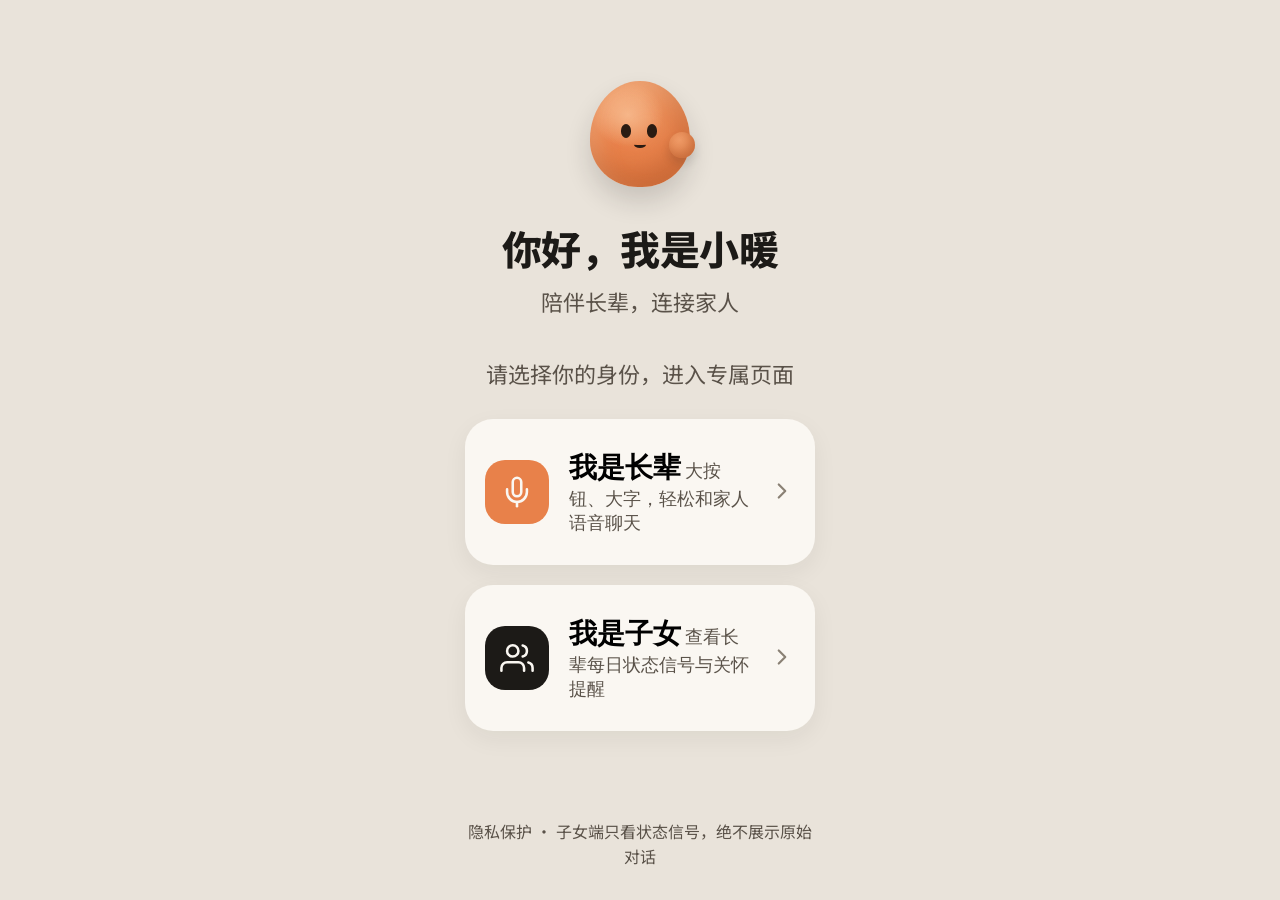
==== web/index.html @ d2ddcd76 "feat(web): 重构前端为入口选择 + 暖调编辑级设计系统 + 纯CSS动态吉祥物 - 新增入口选择页 web/index.html（老人端/子女端，去掉静默自动跳转根因） - 统一设计真源 w" ====
<!DOCTYPE html>
<html lang="zh-CN">
<head>
<meta charset="UTF-8" />
<meta name="viewport" content="width=device-width, initial-scale=1.0, maximum-scale=1.0, user-scalable=no" />
<title>小暖 · 选择身份</title>
<link rel="stylesheet" href="./shared/theme.css" />
<link rel="stylesheet" href="./shared/mascot.css" />
<style>
  .screen { justify-content: flex-start; }
  .brand { text-align: center; margin: var(--sp-lg) 0 var(--sp-md); }
  .brand .logo { --m-size: 120px; margin: 0 auto var(--sp-md); }
  .brand h1 { font-size: var(--fs-display); font-weight: var(--fw-heavy); letter-spacing: -.5px; }
  .brand p { margin-top: var(--sp-xs); font-size: var(--fs-body); color: var(--color-sub); }

  .pick-hint { text-align: center; font-size: var(--fs-body); color: var(--color-sub); margin: var(--sp-md) 0 var(--sp-lg); }

  .choices { display: flex; flex-direction: column; gap: var(--sp-md); }
  .choice {
    display: flex; align-items: center; gap: var(--sp-md);
    background: var(--color-card); border: none; cursor: pointer; text-align: left;
    border-radius: var(--radius-card); box-shadow: var(--shadow-soft);
    padding: var(--sp-lg) var(--sp-md); min-height: 96px;
    transition: transform .12s ease, box-shadow .2s ease;
  }
  .choice:active { transform: scale(.98); }
  .choice .ico {
    width: 64px; height: 64px; flex: none; border-radius: 20px;
    display: grid; place-items: center; color: var(--color-card);
    background: var(--color-ink);
  }
  .choice.elder .ico { background: var(--color-accent); }
  .choice .ico svg { width: 34px; height: 34px; fill: none; stroke: currentColor; stroke-width: 1.8; stroke-linecap: round; stroke-linejoin: round; }
  .choice .txt { flex: 1; }
  .choice .txt .t { font-size: var(--fs-h2); font-weight: var(--fw-heavy); }
  .choice .txt .d { font-size: var(--fs-label); color: var(--color-sub); margin-top: 4px; }
  .choice .arrow { color: var(--color-hairline); }
  .choice .arrow svg { width: 26px; height: 26px; fill: none; stroke: currentColor; stroke-width: 2; stroke-linecap: round; stroke-linejoin: round; }

  .foot { margin-top: auto; text-align: center; font-size: var(--fs-caption); color: var(--color-sub); padding: var(--sp-lg) 0; line-height: 1.6; }
</style>
</head>
<body>
  <main class="screen">
    <div class="brand">
      <!-- 动态吉祥物（纯 CSS，无图片） -->
      <div class="mascot is-idle logo" aria-hidden="true">
        <span class="body"></span><span class="hand"></span>
        <span class="eye l"></span><span class="eye r"></span><span class="mouth"></span>
      </div>
      <h1>你好，我是小暖</h1>
      <p>陪伴长辈，连接家人</p>
    </div>

    <p class="pick-hint">请选择你的身份，进入专属页面</p>

    <div class="choices">
      <!-- 老年人入口 -->
      <button class="choice elder" data-target="./elder/">
        <span class="ico" aria-hidden="true">
          <svg viewBox="0 0 24 24"><path d="M12 2a3 3 0 0 0-3 3v7a3 3 0 0 0 6 0V5a3 3 0 0 0-3-3z"/><path d="M19 10v2a7 7 0 0 1-14 0v-2"/><line x1="12" y1="19" x2="12" y2="22"/></svg>
        </span>
        <span class="txt">
          <span class="t">我是长辈</span>
          <span class="d">大按钮、大字，轻松和家人语音聊天</span>
        </span>
        <span class="arrow"><svg viewBox="0 0 24 24"><polyline points="9 18 15 12 9 6"/></svg></span>
      </button>

      <!-- 年轻人（子女）入口 -->
      <button class="choice young" data-target="./parent/">
        <span class="ico" aria-hidden="true">
          <svg viewBox="0 0 24 24"><path d="M17 21v-2a4 4 0 0 0-4-4H5a4 4 0 0 0-4 4v2"/><circle cx="9" cy="7" r="4"/><path d="M23 21v-2a4 4 0 0 0-3-3.87"/><path d="M16 3.13a4 4 0 0 1 0 7.75"/></svg>
        </span>
        <span class="txt">
          <span class="t">我是子女</span>
          <span class="d">查看长辈每日状态信号与关怀提醒</span>
        </span>
        <span class="arrow"><svg viewBox="0 0 24 24"><polyline points="9 18 15 12 9 6"/></svg></span>
      </button>
    </div>

    <p class="foot">隐私保护 · 子女端只看状态信号，绝不展示原始对话</p>
  </main>

<script>
  // 进入应用第一步：始终显示身份选择页，用户自由点击进入对应端。
  // 记录选择仅用于子页导航高亮，不做任何自动跳转（避免用户被锁死在某一端、看不到选择页）。
  document.querySelectorAll(".choice").forEach((btn) => {
    btn.addEventListener("click", () => {
      const role = btn.classList.contains("elder") ? "elder" : "young";
      try { localStorage.setItem("xiaonuan_role", role); } catch (_) {}
      location.href = btn.dataset.target;
    });
  });
</script>
</body>
</html>
---- web/shared/theme.css ----
/* ============================================================
   小暖 · 全局设计系统（唯一真源）
   字体与颜色按产品规格定义；对比度已校准至 WCAG AA+。
   ============================================================ */
@import url("https://fonts.googleapis.com/css2?family=Inter:wght@400;600;700;800&family=Noto+Sans+SC:wght@400;500;700;900&display=swap");

:root {
  /* 背景 */
  --color-bg:       #E9E3DA;
  --color-bg-alt:   #EDE7DE;
  --color-card:     #FAF7F2;
  /* 文字（已校准对比度） */
  --color-ink:      #1C1A17;  /* 标题/正文 */
  --color-sub:      #5A5249;  /* 次要文字，≥6:1 */
  --color-hairline: #8A8175;  /* 仅分割线/图标，不用于文字 */
  /* 强调与语义 */
  --color-accent:   #E8814A;  /* 赤陶橙，点睛≤10%面积 */
  --color-success:  #4E8D6E;
  --color-warning:  #E8814A;
  --color-danger:   #C2462D;
  /* 字体 */
  --font-zh: "Noto Sans SC","PingFang SC",-apple-system,system-ui,sans-serif;
  --font-num: "Inter","Noto Sans SC",sans-serif;
  /* 字阶 */
  --fs-display: 40px; --fs-h1: 32px; --fs-h2: 28px;
  --fs-body: 22px;    --fs-label: 18px; --fs-caption: 16px;
  /* 形状 */
  --radius-card: 28px;
  --shadow-soft: 0 8px 24px rgba(28,26,23,.06);

  /* ---------- 布局辅助（规格未定义，布局/动效必需，统一管理） ---------- */
  --color-accent-soft: #F2C7A8;  /* 强调色柔化：仅用于进度弧渐变末端，不作大面积填充 */
  --color-tint:        #EFE7DB;  /* 卡片内浅色分隔填充（由 hairline 提亮，非文字色） */
  --radius-pill:       999px;
  --shadow-btn:        0 12px 30px rgba(28,26,23,.12);
  --fw-heavy: 800; --fw-mid: 600; --fw-light: 400;
  --sp-xs: 8px; --sp-sm: 14px; --sp-md: 20px; --sp-lg: 30px; --sp-xl: 44px;
}

* { margin: 0; padding: 0; box-sizing: border-box; -webkit-tap-highlight-color: transparent; }
html, body { min-height: 100%; }
body {
  font-family: var(--font-zh);
  background: var(--color-bg);
  color: var(--color-ink);
  -webkit-font-smoothing: antialiased;
}
/* 数字（成本/计时器/指标）用等宽数字字体，排版更稳 */
.num, .tabular { font-family: var(--font-num); font-variant-numeric: tabular-nums; }

/* 移动端 390px 居中容器 */
.screen {
  position: relative;
  width: 390px;
  max-width: 100%;
  min-height: 100vh;
  margin: 0 auto;
  background: var(--color-bg);
  display: flex;
  flex-direction: column;
  padding: var(--sp-xl) var(--sp-md) 0;
  overflow: hidden;
}

/* 通用胶囊导航（炭黑底，线性图标） */
.tabbar {
  position: sticky;
  bottom: var(--sp-md);
  width: 100%;
  background: var(--color-ink);
  border-radius: var(--radius-pill);
  display: flex;
  justify-content: space-around;
  align-items: center;
  padding: var(--sp-sm) var(--sp-md);
  margin: var(--sp-md) auto var(--sp-lg);
  box-shadow: var(--shadow-btn);
}
.tab {
  flex: 1; min-width: 60px; min-height: 60px;   /* 触控热区≥60px */
  background: none; border: none; cursor: pointer;
  display: flex; flex-direction: column; align-items: center; justify-content: center; gap: 4px;
  color: var(--color-bg-alt); opacity: .7; text-decoration: none;
  transition: opacity .2s;
}
.tab svg { width: 28px; height: 28px; stroke-width: 1.8; fill: none; stroke: currentColor; stroke-linecap: round; stroke-linejoin: round; }
.tab span { font-size: var(--fs-caption); }
.tab.active { opacity: 1; color: var(--color-card); }
.tab.active svg { color: var(--color-accent); }

/* 轻提示 toast */
.toast {
  position: fixed; left: 50%; bottom: 110px; transform: translateX(-50%);
  background: rgba(28,26,23,.92); color: var(--color-card);
  padding: 12px 22px; border-radius: var(--radius-pill);
  font-size: var(--fs-label); opacity: 0; transition: opacity .3s;
  pointer-events: none; max-width: 90%; z-index: 50;
}
.toast.show { opacity: 1; }
---- web/shared/mascot.css ----
/* ============================================================
   小暖 · 纯 CSS 动态吉祥物（赤陶橙黏土蛋形角色）
   零图片依赖，全部用 CSS 绘制 + 动画。两态：
     .mascot.is-idle     —— 安静呼吸微动 + 偶尔眨眼
     .mascot.is-talking  —— 张嘴说话 + 柔和赤陶橙声波涟漪
   尺寸由外层用 --m-size 控制（默认 160px），可在任意页面复用。
   ============================================================ */
.mascot {
  --m-size: 160px;
  position: relative;
  width: var(--m-size);
  height: var(--m-size);
  display: inline-block;
  flex: none;
}

/* 身体：上窄下宽的蛋形，黏土质感（径向高光 + 底部柔影） */
.mascot .body {
  position: absolute;
  left: 8%; top: 6%;
  width: 84%; height: 88%;
  border-radius: 50% 50% 48% 48% / 56% 56% 44% 44%;
  background:
    radial-gradient(60% 50% at 38% 32%, #F6B689 0%, transparent 60%),
    radial-gradient(120% 120% at 50% 18%, #EE9A66 0%, #E8814A 42%, #D86E37 100%);
  box-shadow:
    inset -10px -14px 26px rgba(150,70,30,.30),
    inset 8px 10px 20px rgba(255,210,170,.35),
    0 14px 26px rgba(28,26,23,.16);
  transform-origin: 50% 92%;
}
.mascot.is-idle  .body { animation: m-breathe 3.4s ease-in-out infinite; }
.mascot.is-talking .body { animation: m-bob 1.2s ease-in-out infinite; }

@keyframes m-breathe {
  0%,100% { transform: scale(1) translateY(0); }
  50%     { transform: scale(1.03,.985) translateY(2px); }
}
@keyframes m-bob {
  0%,100% { transform: translateY(0) scale(1); }
  50%     { transform: translateY(-5px) scale(1.015); }
}

/* 小手（右下侧腮腺鼓起） */
.mascot .hand {
  position: absolute;
  right: 4%; bottom: 30%;
  width: 22%; height: 22%;
  border-radius: 50%;
  background: radial-gradient(120% 120% at 40% 30%, #EE9A66, #DA7038);
  box-shadow: inset -4px -5px 9px rgba(150,70,30,.3), 0 6px 10px rgba(28,26,23,.12);
}
.mascot.is-idle .hand { animation: m-wave 4s ease-in-out infinite; transform-origin: 30% 70%; }
@keyframes m-wave {
  0%,88%,100% { transform: rotate(0); }
  92%         { transform: rotate(-16deg); }
  96%         { transform: rotate(-4deg); }
}

/* 眼睛 */
.mascot .eye {
  position: absolute;
  top: 42%;
  width: 8.5%; height: 11%;
  background: #2A1B12;
  border-radius: 50%;
}
.mascot .eye.l { left: 34%; }
.mascot .eye.r { left: 56%; }
.mascot.is-idle .eye { animation: m-blink 5s infinite; }
@keyframes m-blink {
  0%,92%,100% { transform: scaleY(1); }
  95%         { transform: scaleY(.12); }
}
/* 说话时眼睛弯成微笑弧 */
.mascot.is-talking .eye {
  height: 5%;
  border-radius: 0 0 60% 60%;
  background: transparent;
  border-bottom: 3px solid #2A1B12;
}

/* 嘴：idle 微笑，talking 张圆+开合 */
.mascot .mouth {
  position: absolute;
  left: 50%; top: 56%;
  transform: translateX(-50%);
  width: 10%; height: 6%;
  border: 0 solid #2A1B12;
  border-bottom-width: 3px;
  border-radius: 0 0 80% 80%;
}
.mascot.is-talking .mouth {
  width: 13%; height: 13%;
  border-radius: 50%;
  background: #5A2E18;
  border: none;
  animation: m-speak .42s ease-in-out infinite;
}
@keyframes m-speak {
  0%,100% { transform: translateX(-50%) scaleY(.45); }
  50%     { transform: translateX(-50%) scaleY(1); }
}

/* 声波涟漪：仅 talking 显示，柔和赤陶橙（非霓虹发光） */
.mascot .wave {
  position: absolute;
  inset: -6%;
  border-radius: 50%;
  border: 2px solid var(--color-accent, #E8814A);
  opacity: 0;
}
.mascot.is-talking .wave { animation: m-ripple 2s ease-out infinite; }
.mascot.is-talking .wave.w2 { animation-delay: .66s; }
.mascot.is-talking .wave.w3 { animation-delay: 1.33s; }
.mascot.is-idle .wave { display: none; }
@keyframes m-ripple {
  0%   { transform: scale(.74); opacity: .5; }
  100% { transform: scale(1.5);  opacity: 0; }
}
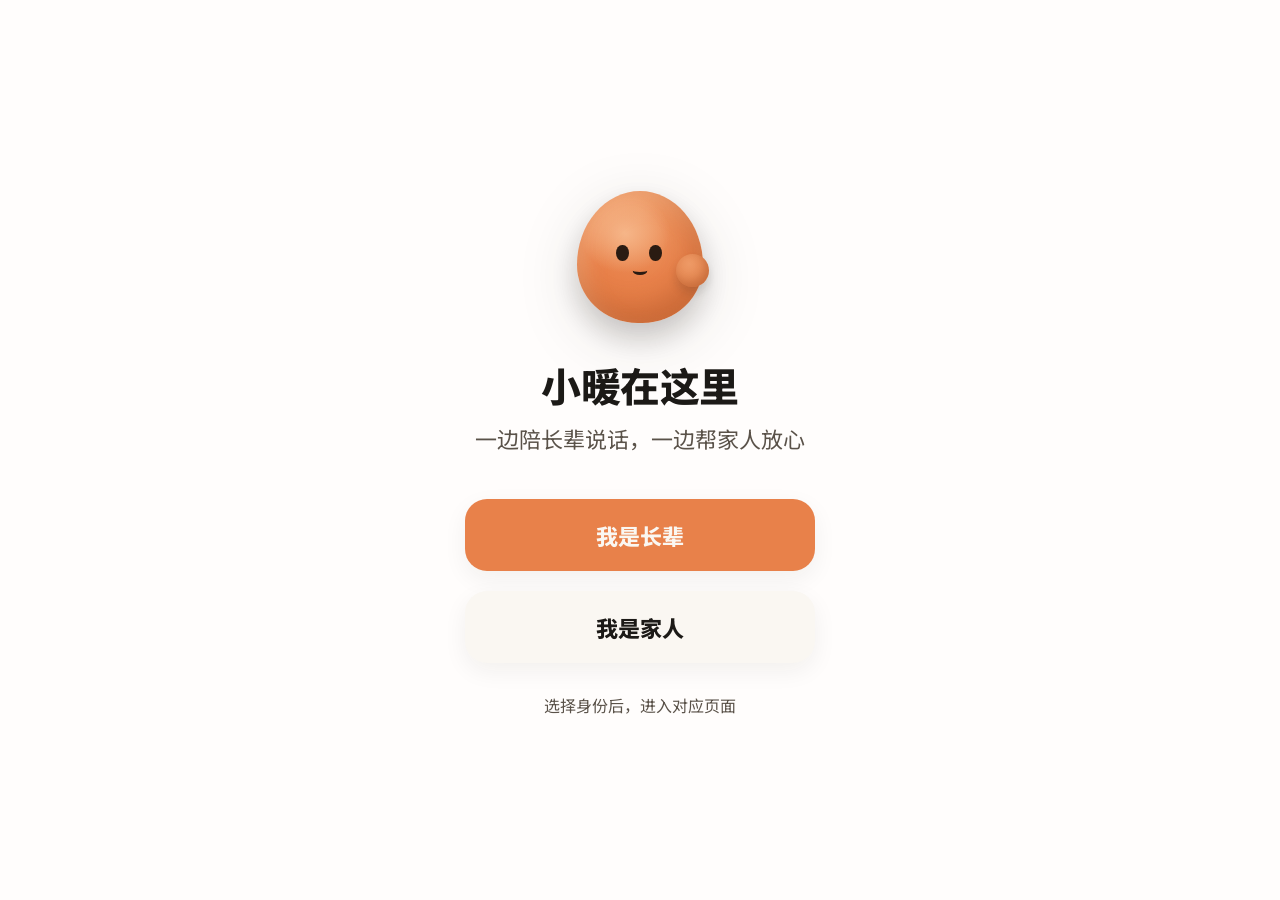
==== commit 98e9b613: "feat: 重构端侧交互与角色生成闭环" ====
--- a/web/index.html
+++ b/web/index.html
@@ -1,98 +1,124 @@
 <!DOCTYPE html>
 <html lang="zh-CN">
 <head>
-<meta charset="UTF-8" />
-<meta name="viewport" content="width=device-width, initial-scale=1.0, maximum-scale=1.0, user-scalable=no" />
-<title>小暖 · 选择身份</title>
-<link rel="stylesheet" href="./shared/theme.css" />
-<link rel="stylesheet" href="./shared/mascot.css" />
-<style>
-  .screen { justify-content: flex-start; }
-  .brand { text-align: center; margin: var(--sp-lg) 0 var(--sp-md); }
-  .brand .logo { --m-size: 120px; margin: 0 auto var(--sp-md); }
-  .brand h1 { font-size: var(--fs-display); font-weight: var(--fw-heavy); letter-spacing: -.5px; }
-  .brand p { margin-top: var(--sp-xs); font-size: var(--fs-body); color: var(--color-sub); }
-
-  .pick-hint { text-align: center; font-size: var(--fs-body); color: var(--color-sub); margin: var(--sp-md) 0 var(--sp-lg); }
-
-  .choices { display: flex; flex-direction: column; gap: var(--sp-md); }
-  .choice {
-    display: flex; align-items: center; gap: var(--sp-md);
-    background: var(--color-card); border: none; cursor: pointer; text-align: left;
-    border-radius: var(--radius-card); box-shadow: var(--shadow-soft);
-    padding: var(--sp-lg) var(--sp-md); min-height: 96px;
-    transition: transform .12s ease, box-shadow .2s ease;
-  }
-  .choice:active { transform: scale(.98); }
-  .choice .ico {
-    width: 64px; height: 64px; flex: none; border-radius: 20px;
-    display: grid; place-items: center; color: var(--color-card);
-    background: var(--color-ink);
-  }
-  .choice.elder .ico { background: var(--color-accent); }
-  .choice .ico svg { width: 34px; height: 34px; fill: none; stroke: currentColor; stroke-width: 1.8; stroke-linecap: round; stroke-linejoin: round; }
-  .choice .txt { flex: 1; }
-  .choice .txt .t { font-size: var(--fs-h2); font-weight: var(--fw-heavy); }
-  .choice .txt .d { font-size: var(--fs-label); color: var(--color-sub); margin-top: 4px; }
-  .choice .arrow { color: var(--color-hairline); }
-  .choice .arrow svg { width: 26px; height: 26px; fill: none; stroke: currentColor; stroke-width: 2; stroke-linecap: round; stroke-linejoin: round; }
-
-  .foot { margin-top: auto; text-align: center; font-size: var(--fs-caption); color: var(--color-sub); padding: var(--sp-lg) 0; line-height: 1.6; }
-</style>
+  <meta charset="UTF-8" />
+  <meta name="viewport" content="width=device-width, initial-scale=1.0, maximum-scale=1.0, user-scalable=no" />
+  <title>小暖 · 欢迎页</title>
+  <link rel="stylesheet" href="./shared/theme.css" />
+  <link rel="stylesheet" href="./shared/mascot.css" />
+  <style>
+    body {
+      background: #fffdfc;
+    }
+    .entry {
+      width: 390px;
+      max-width: 100%;
+      min-height: 100vh;
+      margin: 0 auto;
+      padding: var(--sp-xl) var(--sp-md);
+      background: #fffdfc;
+      display: flex;
+      flex-direction: column;
+      align-items: center;
+      justify-content: center;
+      overflow: hidden;
+    }
+    .entry-mascot {
+      --m-size: 150px;
+      filter: drop-shadow(0 14px 28px rgba(28, 26, 23, .14));
+      animation: mascot-breathe 2.8s ease-in-out infinite;
+      margin-bottom: var(--sp-lg);
+    }
+    @keyframes mascot-breathe {
+      0%, 100% { transform: translateY(0) scale(1); }
+      50% { transform: translateY(-6px) scale(1.025); }
+    }
+    .brand {
+      text-align: center;
+      margin-bottom: var(--sp-xl);
+    }
+    .brand h1 {
+      font-size: var(--fs-display);
+      font-weight: var(--fw-heavy);
+      letter-spacing: -.5px;
+      line-height: 1.15;
+    }
+    .brand p {
+      margin-top: var(--sp-sm);
+      font-size: var(--fs-body);
+      color: var(--color-sub);
+      line-height: 1.5;
+    }
+    .choices {
+      width: 100%;
+      display: grid;
+      gap: var(--sp-md);
+    }
+    .choice {
+      width: 100%;
+      min-height: 72px;
+      border: none;
+      border-radius: 22px;
+      cursor: pointer;
+      font-family: inherit;
+      font-size: var(--fs-body);
+      font-weight: var(--fw-heavy);
+      box-shadow: var(--shadow-soft);
+      transition: transform .12s ease, box-shadow .2s ease;
+    }
+    .choice:active {
+      transform: scale(.98);
+    }
+    .choice.elder {
+      background: var(--color-accent);
+      color: var(--color-card);
+    }
+    .choice.family {
+      background: var(--color-card);
+      color: var(--color-ink);
+    }
+    .foot {
+      margin-top: var(--sp-lg);
+      text-align: center;
+      font-size: var(--fs-caption);
+      color: var(--color-sub);
+      line-height: 1.6;
+    }
+  </style>
 </head>
 <body>
-  <main class="screen">
-    <div class="brand">
-      <!-- 动态吉祥物（纯 CSS，无图片） -->
-      <div class="mascot is-idle logo" aria-hidden="true">
-        <span class="body"></span><span class="hand"></span>
-        <span class="eye l"></span><span class="eye r"></span><span class="mouth"></span>
-      </div>
-      <h1>你好，我是小暖</h1>
-      <p>陪伴长辈，连接家人</p>
+  <main class="entry">
+    <div class="mascot is-idle entry-mascot" aria-hidden="true">
+      <span class="body"></span><span class="hand"></span>
+      <span class="eye l"></span><span class="eye r"></span><span class="mouth"></span>
     </div>
 
-    <p class="pick-hint">请选择你的身份，进入专属页面</p>
+    <section class="brand" aria-label="小暖欢迎页">
+      <h1>小暖在这里</h1>
+      <p>一边陪长辈说话，一边帮家人放心</p>
+    </section>
 
     <div class="choices">
-      <!-- 老年人入口 -->
-      <button class="choice elder" data-target="./elder/">
-        <span class="ico" aria-hidden="true">
-          <svg viewBox="0 0 24 24"><path d="M12 2a3 3 0 0 0-3 3v7a3 3 0 0 0 6 0V5a3 3 0 0 0-3-3z"/><path d="M19 10v2a7 7 0 0 1-14 0v-2"/><line x1="12" y1="19" x2="12" y2="22"/></svg>
-        </span>
-        <span class="txt">
-          <span class="t">我是长辈</span>
-          <span class="d">大按钮、大字，轻松和家人语音聊天</span>
-        </span>
-        <span class="arrow"><svg viewBox="0 0 24 24"><polyline points="9 18 15 12 9 6"/></svg></span>
-      </button>
-
-      <!-- 年轻人（子女）入口 -->
-      <button class="choice young" data-target="./parent/">
-        <span class="ico" aria-hidden="true">
-          <svg viewBox="0 0 24 24"><path d="M17 21v-2a4 4 0 0 0-4-4H5a4 4 0 0 0-4 4v2"/><circle cx="9" cy="7" r="4"/><path d="M23 21v-2a4 4 0 0 0-3-3.87"/><path d="M16 3.13a4 4 0 0 1 0 7.75"/></svg>
-        </span>
-        <span class="txt">
-          <span class="t">我是子女</span>
-          <span class="d">查看长辈每日状态信号与关怀提醒</span>
-        </span>
-        <span class="arrow"><svg viewBox="0 0 24 24"><polyline points="9 18 15 12 9 6"/></svg></span>
-      </button>
+      <button class="choice elder" data-target="./elder/">我是长辈</button>
+      <button class="choice family" data-target="./parent/">我是家人</button>
     </div>
 
-    <p class="foot">隐私保护 · 子女端只看状态信号，绝不展示原始对话</p>
+    <p class="foot">选择身份后，进入对应页面</p>
   </main>
 
-<script>
-  // 进入应用第一步：始终显示身份选择页，用户自由点击进入对应端。
-  // 记录选择仅用于子页导航高亮，不做任何自动跳转（避免用户被锁死在某一端、看不到选择页）。
-  document.querySelectorAll(".choice").forEach((btn) => {
-    btn.addEventListener("click", () => {
-      const role = btn.classList.contains("elder") ? "elder" : "young";
-      try { localStorage.setItem("xiaonuan_role", role); } catch (_) {}
-      location.href = btn.dataset.target;
+  <script>
+    document.querySelectorAll(".choice").forEach((button) => {
+      button.addEventListener("click", () => {
+        const role = button.classList.contains("elder") ? "elder" : "family";
+        try { localStorage.setItem("xiaonuan_role", role); } catch (_) {}
+        const target = button.dataset.target;
+        if (location.protocol === "file:") {
+          location.href = `http://127.0.0.1:8010/${target.replace(/^\.\//, "")}`;
+          return;
+        }
+        location.href = target;
+      });
     });
-  });
-</script>
+  </script>
 </body>
 </html>
